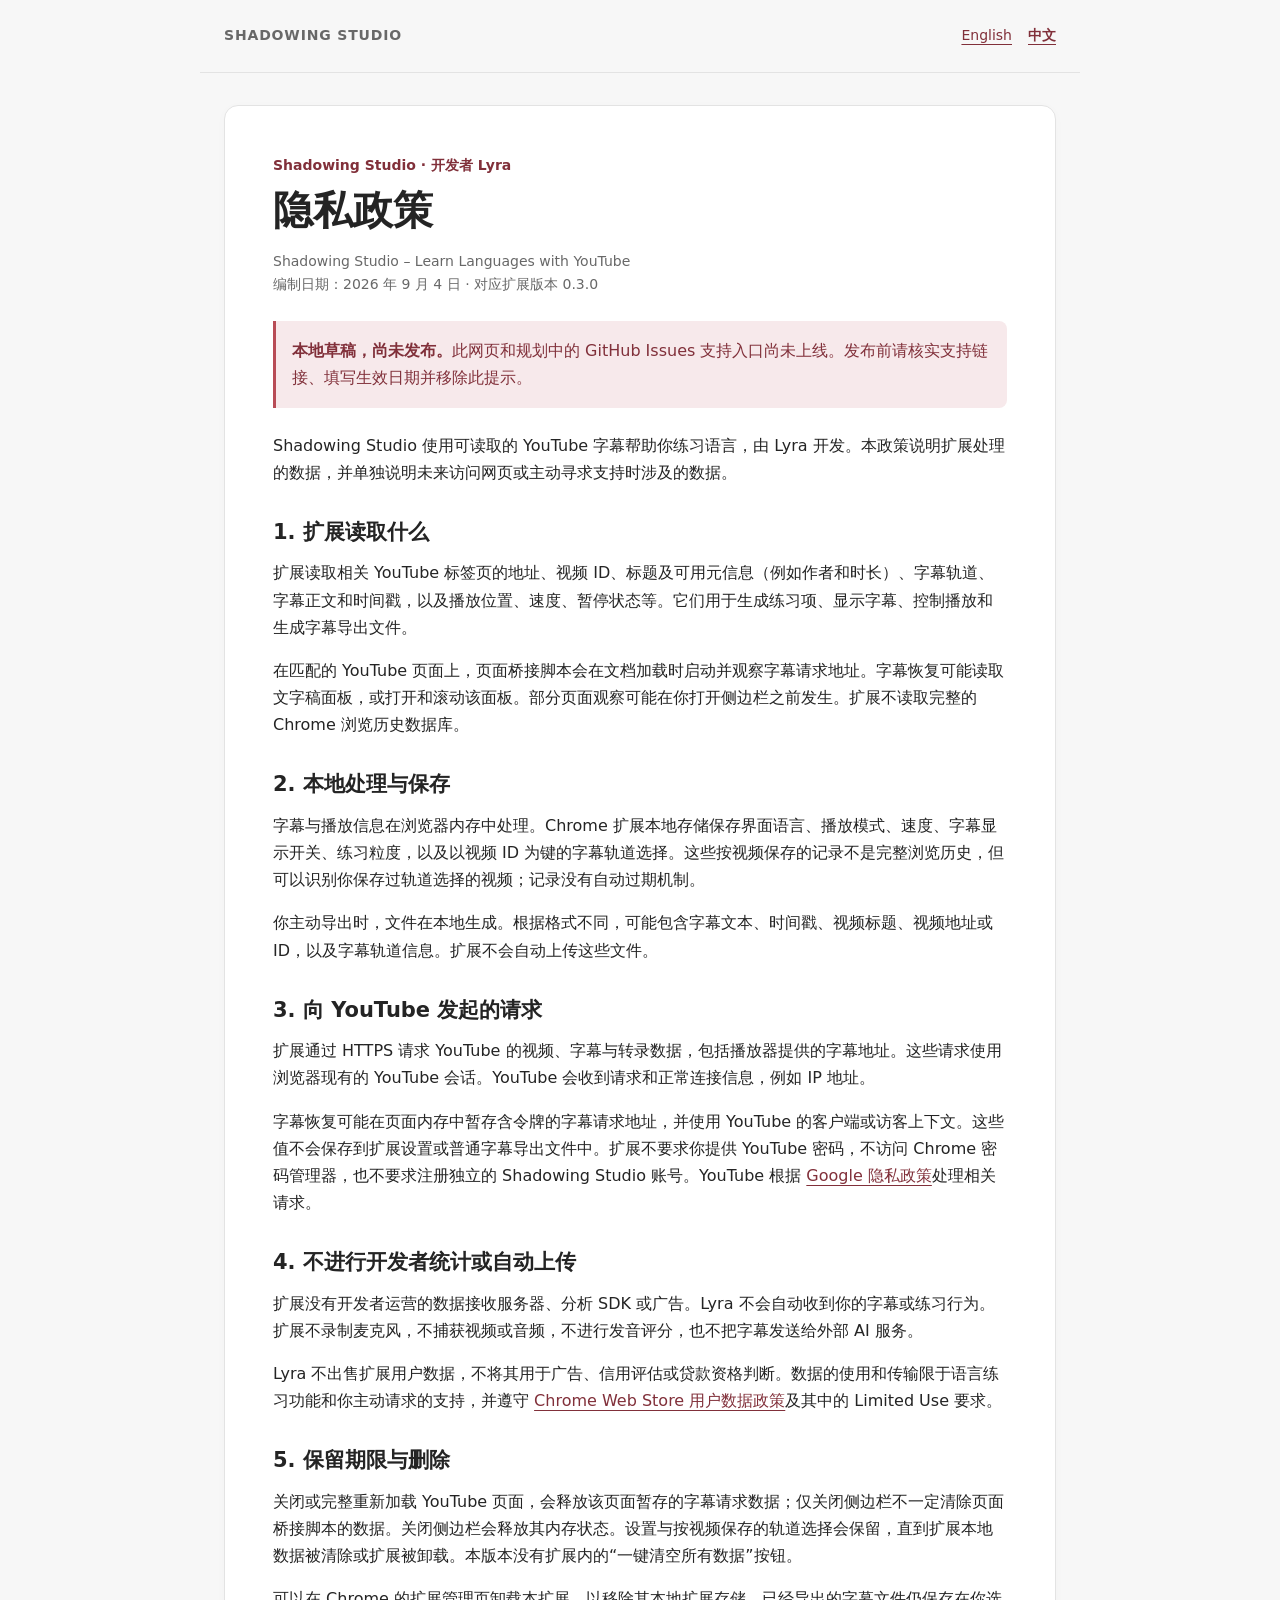
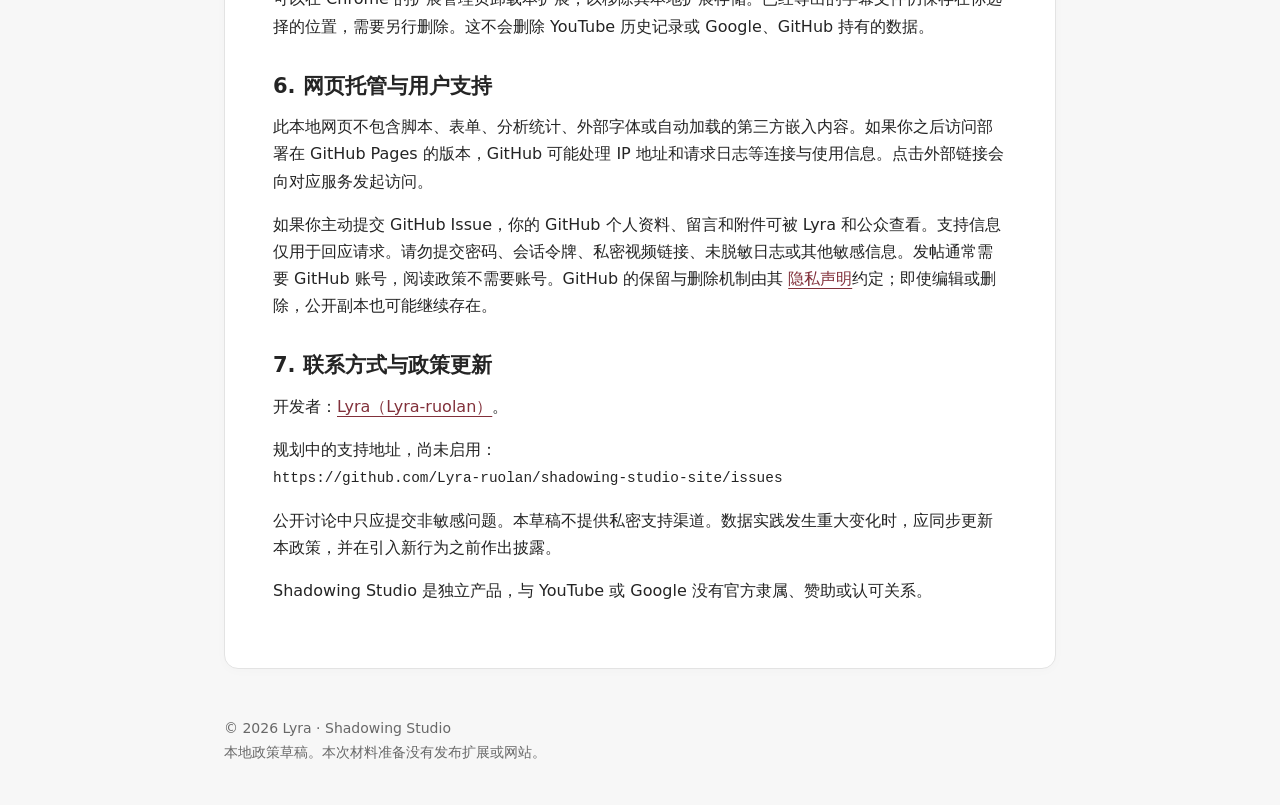
==== zh.html @ 7fd5bb9b "Add files via upload" ====
<!doctype html>
<html lang="zh-CN"><head><meta charset="utf-8"><meta name="viewport" content="width=device-width,initial-scale=1">
<meta name="referrer" content="no-referrer"><meta http-equiv="Content-Security-Policy" content="default-src 'none'; style-src 'self'; img-src 'self'; base-uri 'none'; form-action 'none'">
<title>隐私政策 · Shadowing Studio</title>
<meta name="description" content="Shadowing Studio 字幕、偏好设置与用户支持的数据处理说明。">
<link rel="stylesheet" href="style.css"></head><body>
<a class="skip" href="#policy">跳至隐私政策</a>
<header><a class="brand" href="zh.html">SHADOWING STUDIO</a>
<nav aria-label="政策语言"><a href="index.html" lang="en" >English</a><a href="zh.html" lang="zh-CN" aria-current="page">中文</a></nav></header>
<main id="policy"><article><p class="kicker">Shadowing Studio · 开发者 Lyra</p>
<h1>隐私政策</h1>
<p class="meta">Shadowing Studio – Learn Languages with YouTube<br>编制日期：2026 年 9 月 4 日 · 对应扩展版本 0.3.0</p>
<aside class="notice"><strong>本地草稿，尚未发布。</strong>此网页和规划中的 GitHub Issues 支持入口尚未上线。发布前请核实支持链接、填写生效日期并移除此提示。</aside>
<p>Shadowing Studio 使用可读取的 YouTube 字幕帮助你练习语言，由 Lyra 开发。本政策说明扩展处理的数据，并单独说明未来访问网页或主动寻求支持时涉及的数据。</p>
<h2>1. 扩展读取什么</h2>
<p>扩展读取相关 YouTube 标签页的地址、视频 ID、标题及可用元信息（例如作者和时长）、字幕轨道、字幕正文和时间戳，以及播放位置、速度、暂停状态等。它们用于生成练习项、显示字幕、控制播放和生成字幕导出文件。</p>
<p>在匹配的 YouTube 页面上，页面桥接脚本会在文档加载时启动并观察字幕请求地址。字幕恢复可能读取文字稿面板，或打开和滚动该面板。部分页面观察可能在你打开侧边栏之前发生。扩展不读取完整的 Chrome 浏览历史数据库。</p>
<h2>2. 本地处理与保存</h2>
<p>字幕与播放信息在浏览器内存中处理。Chrome 扩展本地存储保存界面语言、播放模式、速度、字幕显示开关、练习粒度，以及以视频 ID 为键的字幕轨道选择。这些按视频保存的记录不是完整浏览历史，但可以识别你保存过轨道选择的视频；记录没有自动过期机制。</p>
<p>你主动导出时，文件在本地生成。根据格式不同，可能包含字幕文本、时间戳、视频标题、视频地址或 ID，以及字幕轨道信息。扩展不会自动上传这些文件。</p>
<h2>3. 向 YouTube 发起的请求</h2>
<p>扩展通过 HTTPS 请求 YouTube 的视频、字幕与转录数据，包括播放器提供的字幕地址。这些请求使用浏览器现有的 YouTube 会话。YouTube 会收到请求和正常连接信息，例如 IP 地址。</p>
<p>字幕恢复可能在页面内存中暂存含令牌的字幕请求地址，并使用 YouTube 的客户端或访客上下文。这些值不会保存到扩展设置或普通字幕导出文件中。扩展不要求你提供 YouTube 密码，不访问 Chrome 密码管理器，也不要求注册独立的 Shadowing Studio 账号。YouTube 根据 <a href="https://policies.google.com/privacy" rel="noreferrer">Google 隐私政策</a>处理相关请求。</p>
<h2>4. 不进行开发者统计或自动上传</h2>
<p>扩展没有开发者运营的数据接收服务器、分析 SDK 或广告。Lyra 不会自动收到你的字幕或练习行为。扩展不录制麦克风，不捕获视频或音频，不进行发音评分，也不把字幕发送给外部 AI 服务。</p>
<p>Lyra 不出售扩展用户数据，不将其用于广告、信用评估或贷款资格判断。数据的使用和传输限于语言练习功能和你主动请求的支持，并遵守 <a href="https://developer.chrome.com/docs/webstore/program-policies/user-data-faq" rel="noreferrer">Chrome Web Store 用户数据政策</a>及其中的 Limited Use 要求。</p>
<h2>5. 保留期限与删除</h2>
<p>关闭或完整重新加载 YouTube 页面，会释放该页面暂存的字幕请求数据；仅关闭侧边栏不一定清除页面桥接脚本的数据。关闭侧边栏会释放其内存状态。设置与按视频保存的轨道选择会保留，直到扩展本地数据被清除或扩展被卸载。本版本没有扩展内的“一键清空所有数据”按钮。</p>
<p>可以在 Chrome 的扩展管理页卸载本扩展，以移除其本地扩展存储。已经导出的字幕文件仍保存在你选择的位置，需要另行删除。这不会删除 YouTube 历史记录或 Google、GitHub 持有的数据。</p>
<h2>6. 网页托管与用户支持</h2>
<p>此本地网页不包含脚本、表单、分析统计、外部字体或自动加载的第三方嵌入内容。如果你之后访问部署在 GitHub Pages 的版本，GitHub 可能处理 IP 地址和请求日志等连接与使用信息。点击外部链接会向对应服务发起访问。</p>
<p>如果你主动提交 GitHub Issue，你的 GitHub 个人资料、留言和附件可被 Lyra 和公众查看。支持信息仅用于回应请求。请勿提交密码、会话令牌、私密视频链接、未脱敏日志或其他敏感信息。发帖通常需要 GitHub 账号，阅读政策不需要账号。GitHub 的保留与删除机制由其 <a href="https://docs.github.com/en/site-policy/privacy-policies/github-general-privacy-statement" rel="noreferrer">隐私声明</a>约定；即使编辑或删除，公开副本也可能继续存在。</p>
<h2>7. 联系方式与政策更新</h2>
<p>开发者：<a href="https://github.com/Lyra-ruolan" rel="noreferrer">Lyra（Lyra-ruolan）</a>。</p>
<p>规划中的支持地址，尚未启用：<br><code>https://github.com/Lyra-ruolan/shadowing-studio-site/issues</code></p>
<p>公开讨论中只应提交非敏感问题。本草稿不提供私密支持渠道。数据实践发生重大变化时，应同步更新本政策，并在引入新行为之前作出披露。</p>
<p>Shadowing Studio 是独立产品，与 YouTube 或 Google 没有官方隶属、赞助或认可关系。</p></article></main>
<footer><p>© 2026 Lyra · Shadowing Studio</p><p>本地政策草稿。本次材料准备没有发布扩展或网站。</p></footer></body></html>
---- style.css ----
:root{color-scheme:light;--page:#f7f7f7;--surface:#fff;--ink:#242424;--muted:#686868;--border:#e3e3e3;--accent:#b84c56;--soft:#f7e9eb;--deep:#81303a}
*{box-sizing:border-box}html{scroll-behavior:auto}body{margin:0;background:var(--page);color:var(--ink);font:16px/1.7 system-ui,-apple-system,"Segoe UI","Microsoft YaHei",sans-serif}
a{color:var(--deep);text-underline-offset:4px}a:hover{color:#a9404b}a:focus-visible{outline:3px solid var(--accent);outline-offset:4px;border-radius:3px}
.skip{position:absolute;left:16px;top:-80px;padding:8px;background:var(--surface)}.skip:focus{top:8px}
header,main,footer{max-width:880px;margin:auto;padding:24px}header{display:flex;justify-content:space-between;align-items:center;gap:16px;border-bottom:1px solid var(--border)}
.brand{font-size:14px;font-weight:650;letter-spacing:.06em;color:var(--muted);text-decoration:none}nav{display:flex;gap:16px;flex-wrap:wrap;font-size:14px}nav [aria-current]{font-weight:700}
main{padding-top:32px}article{background:var(--surface);border:1px solid var(--border);border-radius:14px;padding:clamp(20px,5vw,48px);box-shadow:0 2px 12px #24242405}
.kicker{font-size:14px;color:var(--deep);font-weight:600;margin:0 0 8px}h1{font-size:clamp(28px,5vw,40px);line-height:1.2;font-weight:650;margin:0 0 16px}
h2{font-size:21px;line-height:1.4;margin:32px 0 12px;font-weight:600}p{margin:0 0 16px}.meta{font-size:14px;color:var(--muted);font-variant-numeric:tabular-nums}
.notice{background:var(--soft);color:var(--deep);border-left:3px solid var(--accent);padding:16px;border-radius:0 8px 8px 0;margin:24px 0}
li{margin:8px 0}ul{padding-left:22px}code{font-size:.9em;overflow-wrap:anywhere;word-break:break-word}
footer{font-size:14px;color:var(--muted);padding-bottom:40px}footer p{margin:0}strong{font-weight:650} @media(max-width:400px){header,main,footer{padding:16px}header{align-items:flex-start}.brand{max-width:140px}nav{gap:10px}article{padding:20px}}
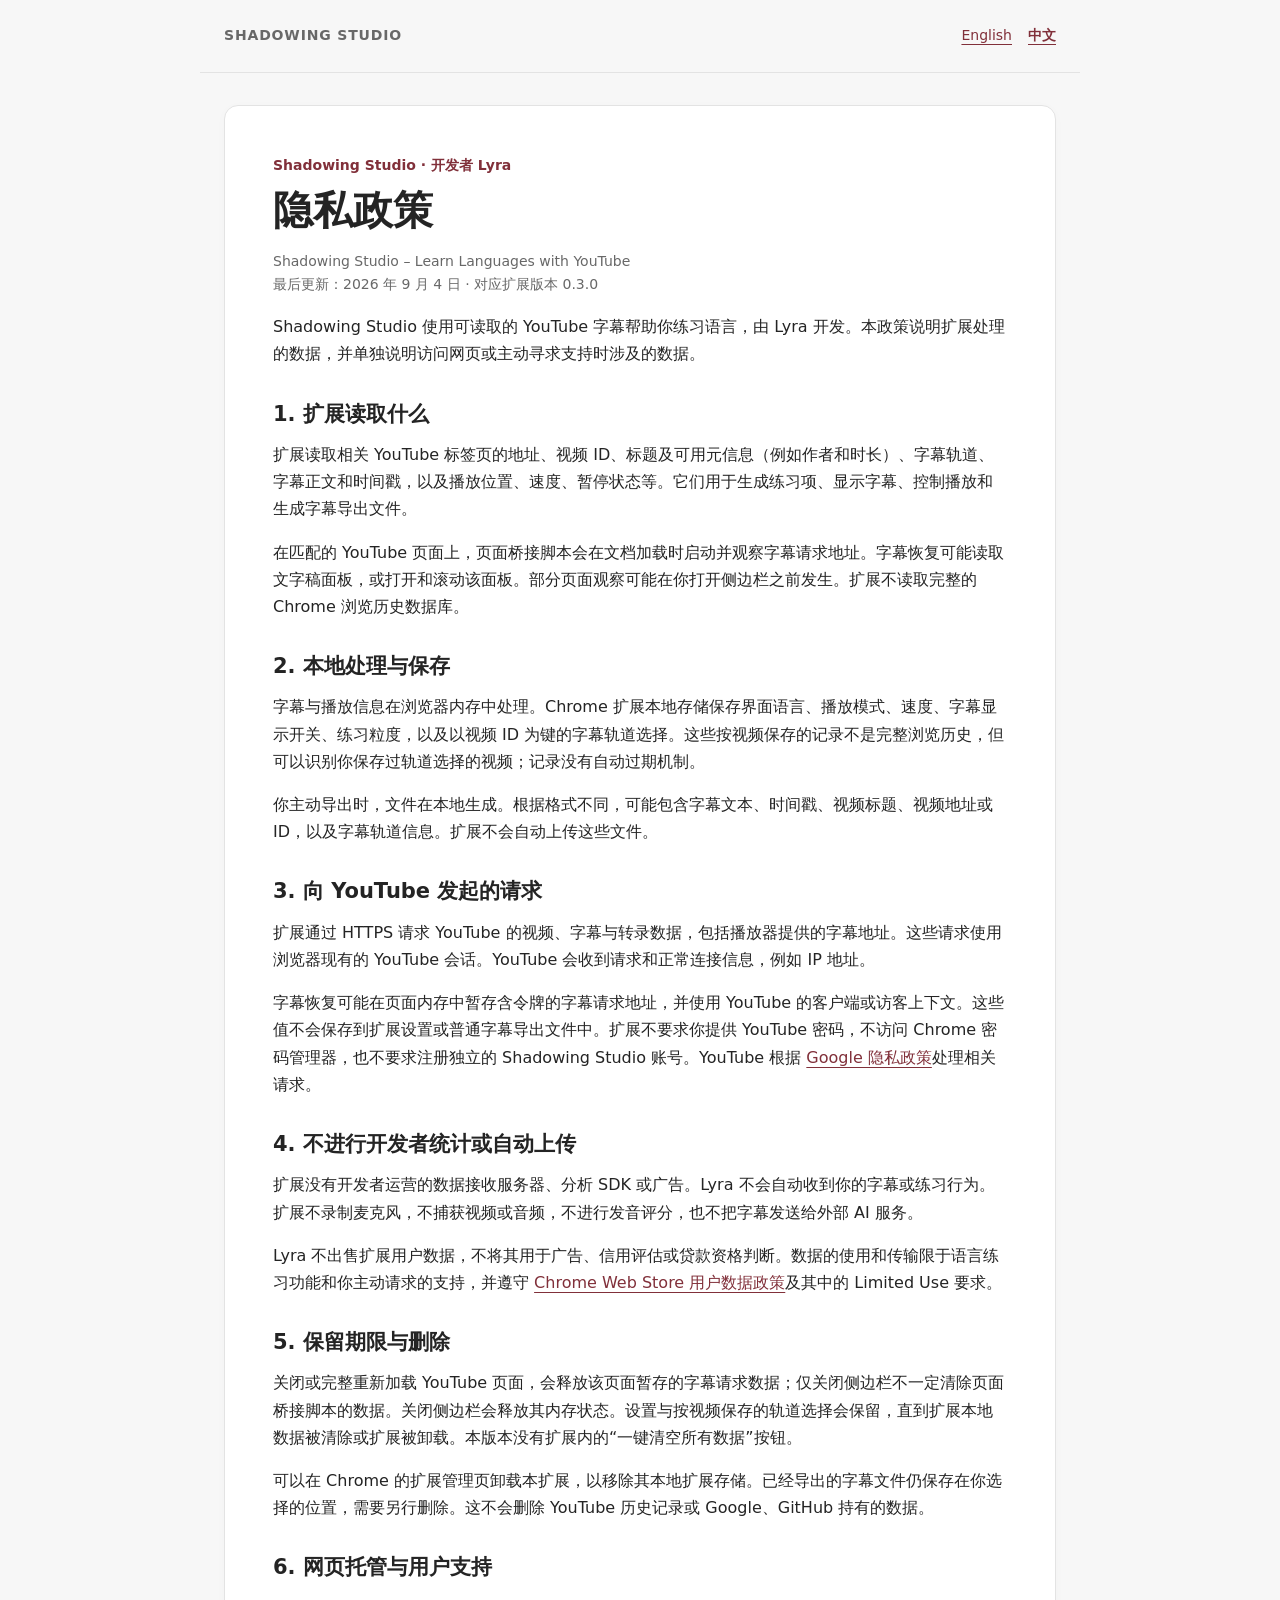
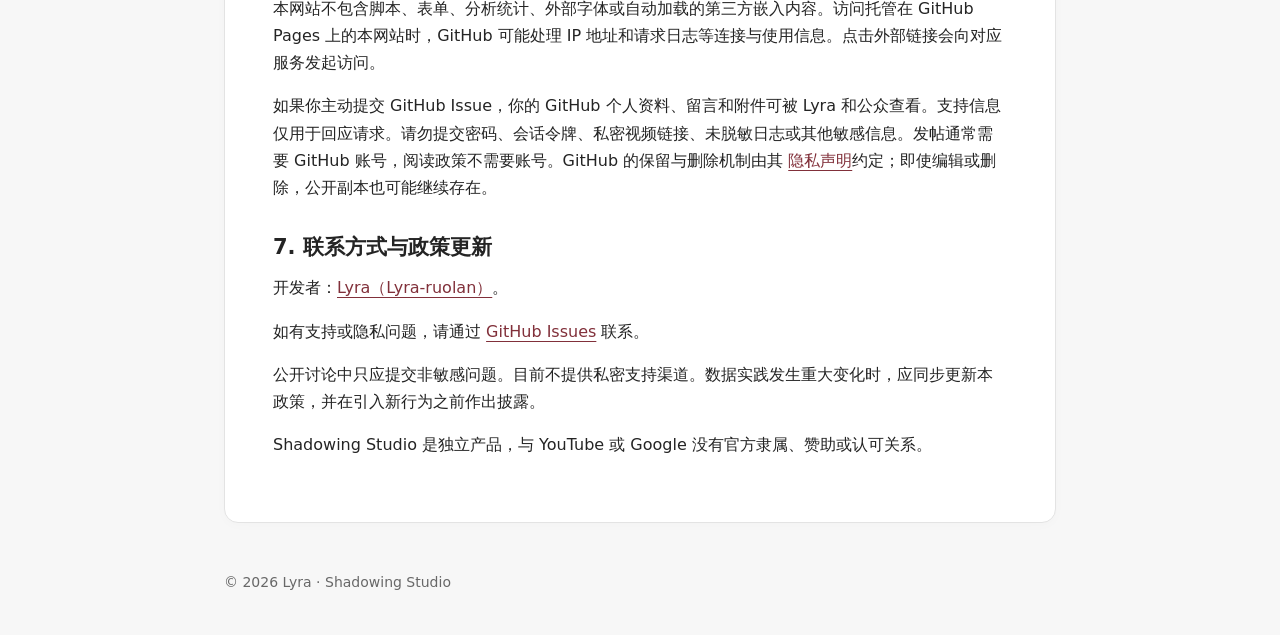
==== commit e97b1b87: "Add files via upload" ====
--- a/zh.html
+++ b/zh.html
@@ -9,9 +9,8 @@
 <nav aria-label="政策语言"><a href="index.html" lang="en" >English</a><a href="zh.html" lang="zh-CN" aria-current="page">中文</a></nav></header>
 <main id="policy"><article><p class="kicker">Shadowing Studio · 开发者 Lyra</p>
 <h1>隐私政策</h1>
-<p class="meta">Shadowing Studio – Learn Languages with YouTube<br>编制日期：2026 年 9 月 4 日 · 对应扩展版本 0.3.0</p>
-<aside class="notice"><strong>本地草稿，尚未发布。</strong>此网页和规划中的 GitHub Issues 支持入口尚未上线。发布前请核实支持链接、填写生效日期并移除此提示。</aside>
-<p>Shadowing Studio 使用可读取的 YouTube 字幕帮助你练习语言，由 Lyra 开发。本政策说明扩展处理的数据，并单独说明未来访问网页或主动寻求支持时涉及的数据。</p>
+<p class="meta">Shadowing Studio – Learn Languages with YouTube<br>最后更新：2026 年 9 月 4 日 · 对应扩展版本 0.3.0</p>
+<p>Shadowing Studio 使用可读取的 YouTube 字幕帮助你练习语言，由 Lyra 开发。本政策说明扩展处理的数据，并单独说明访问网页或主动寻求支持时涉及的数据。</p>
 <h2>1. 扩展读取什么</h2>
 <p>扩展读取相关 YouTube 标签页的地址、视频 ID、标题及可用元信息（例如作者和时长）、字幕轨道、字幕正文和时间戳，以及播放位置、速度、暂停状态等。它们用于生成练习项、显示字幕、控制播放和生成字幕导出文件。</p>
 <p>在匹配的 YouTube 页面上，页面桥接脚本会在文档加载时启动并观察字幕请求地址。字幕恢复可能读取文字稿面板，或打开和滚动该面板。部分页面观察可能在你打开侧边栏之前发生。扩展不读取完整的 Chrome 浏览历史数据库。</p>
@@ -28,11 +27,11 @@
 <p>关闭或完整重新加载 YouTube 页面，会释放该页面暂存的字幕请求数据；仅关闭侧边栏不一定清除页面桥接脚本的数据。关闭侧边栏会释放其内存状态。设置与按视频保存的轨道选择会保留，直到扩展本地数据被清除或扩展被卸载。本版本没有扩展内的“一键清空所有数据”按钮。</p>
 <p>可以在 Chrome 的扩展管理页卸载本扩展，以移除其本地扩展存储。已经导出的字幕文件仍保存在你选择的位置，需要另行删除。这不会删除 YouTube 历史记录或 Google、GitHub 持有的数据。</p>
 <h2>6. 网页托管与用户支持</h2>
-<p>此本地网页不包含脚本、表单、分析统计、外部字体或自动加载的第三方嵌入内容。如果你之后访问部署在 GitHub Pages 的版本，GitHub 可能处理 IP 地址和请求日志等连接与使用信息。点击外部链接会向对应服务发起访问。</p>
+<p>本网站不包含脚本、表单、分析统计、外部字体或自动加载的第三方嵌入内容。访问托管在 GitHub Pages 上的本网站时，GitHub 可能处理 IP 地址和请求日志等连接与使用信息。点击外部链接会向对应服务发起访问。</p>
 <p>如果你主动提交 GitHub Issue，你的 GitHub 个人资料、留言和附件可被 Lyra 和公众查看。支持信息仅用于回应请求。请勿提交密码、会话令牌、私密视频链接、未脱敏日志或其他敏感信息。发帖通常需要 GitHub 账号，阅读政策不需要账号。GitHub 的保留与删除机制由其 <a href="https://docs.github.com/en/site-policy/privacy-policies/github-general-privacy-statement" rel="noreferrer">隐私声明</a>约定；即使编辑或删除，公开副本也可能继续存在。</p>
 <h2>7. 联系方式与政策更新</h2>
 <p>开发者：<a href="https://github.com/Lyra-ruolan" rel="noreferrer">Lyra（Lyra-ruolan）</a>。</p>
-<p>规划中的支持地址，尚未启用：<br><code>https://github.com/Lyra-ruolan/shadowing-studio-site/issues</code></p>
-<p>公开讨论中只应提交非敏感问题。本草稿不提供私密支持渠道。数据实践发生重大变化时，应同步更新本政策，并在引入新行为之前作出披露。</p>
+<p>如有支持或隐私问题，请通过 <a href="https://github.com/Lyra-ruolan/shadowing-studio-site/issues" rel="noreferrer">GitHub Issues</a> 联系。</p>
+<p>公开讨论中只应提交非敏感问题。目前不提供私密支持渠道。数据实践发生重大变化时，应同步更新本政策，并在引入新行为之前作出披露。</p>
 <p>Shadowing Studio 是独立产品，与 YouTube 或 Google 没有官方隶属、赞助或认可关系。</p></article></main>
-<footer><p>© 2026 Lyra · Shadowing Studio</p><p>本地政策草稿。本次材料准备没有发布扩展或网站。</p></footer></body></html>
+<footer><p>© 2026 Lyra · Shadowing Studio</p></footer></body></html>
